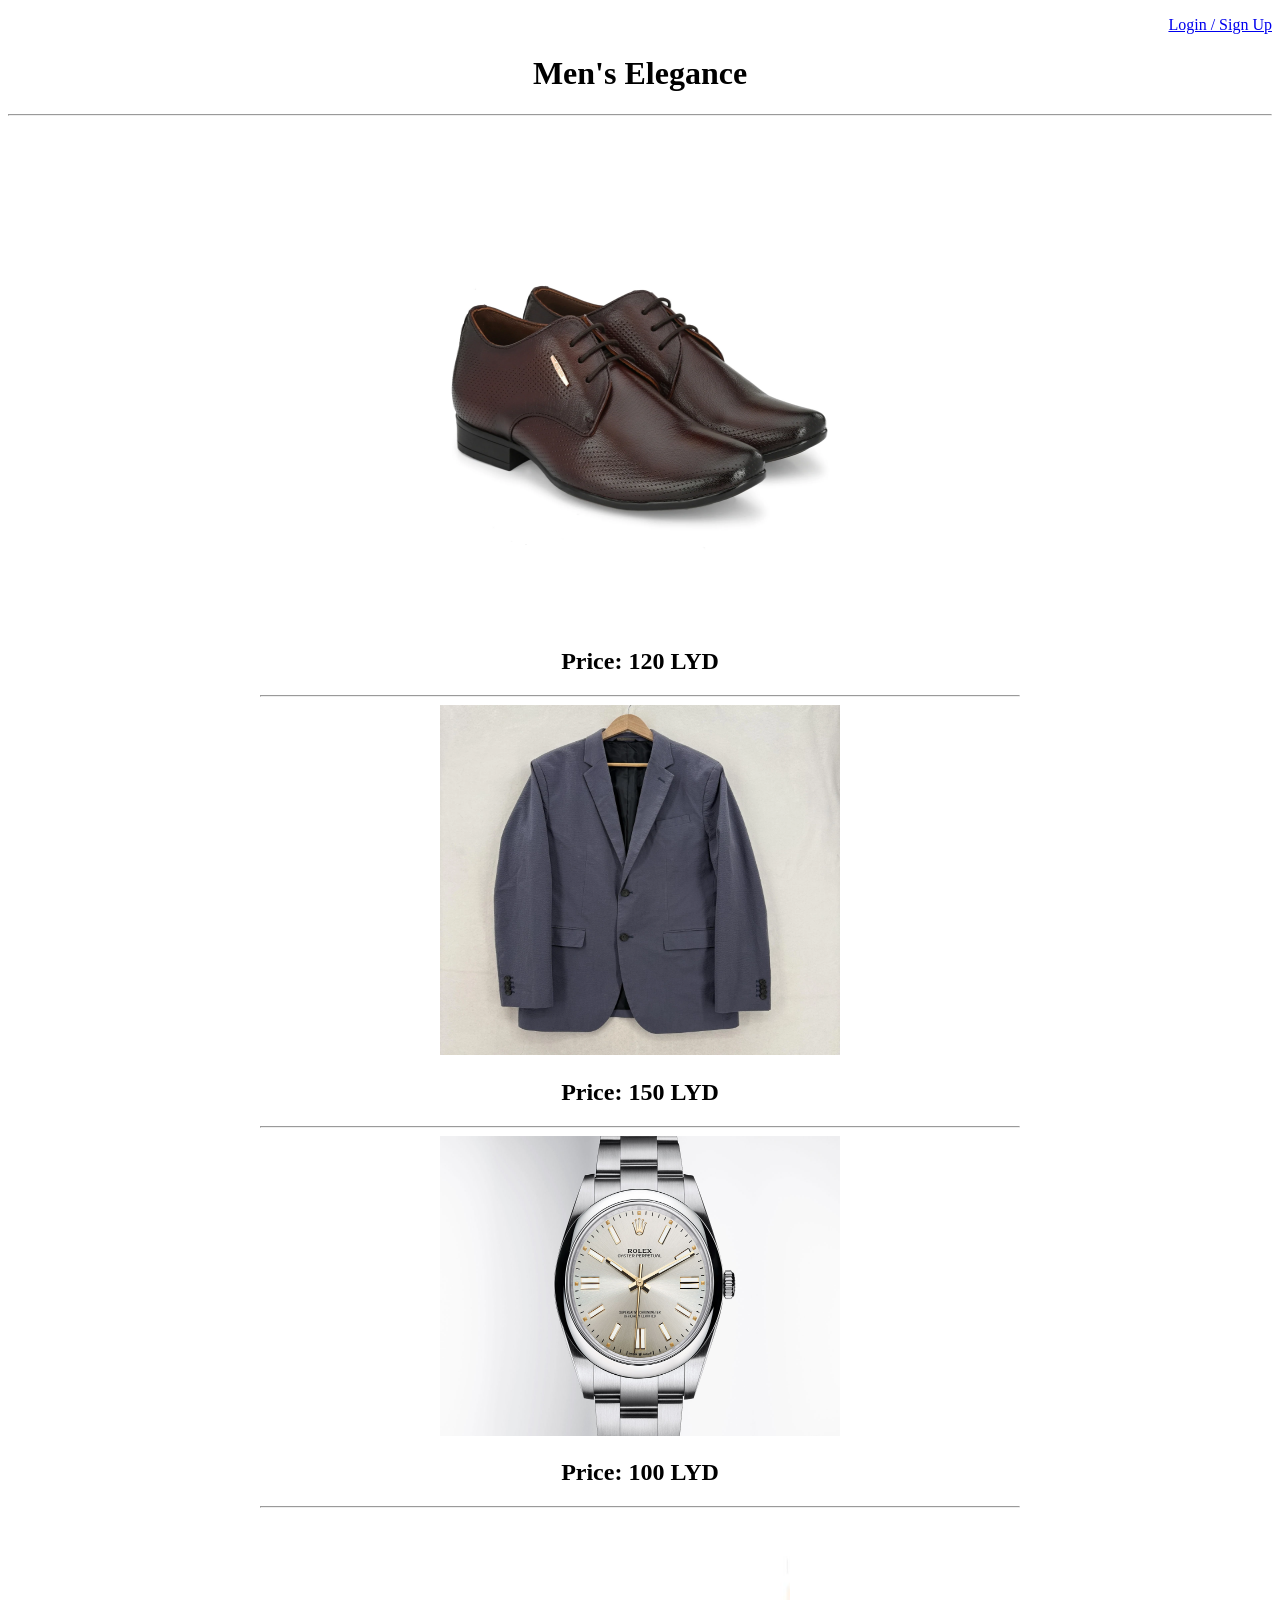
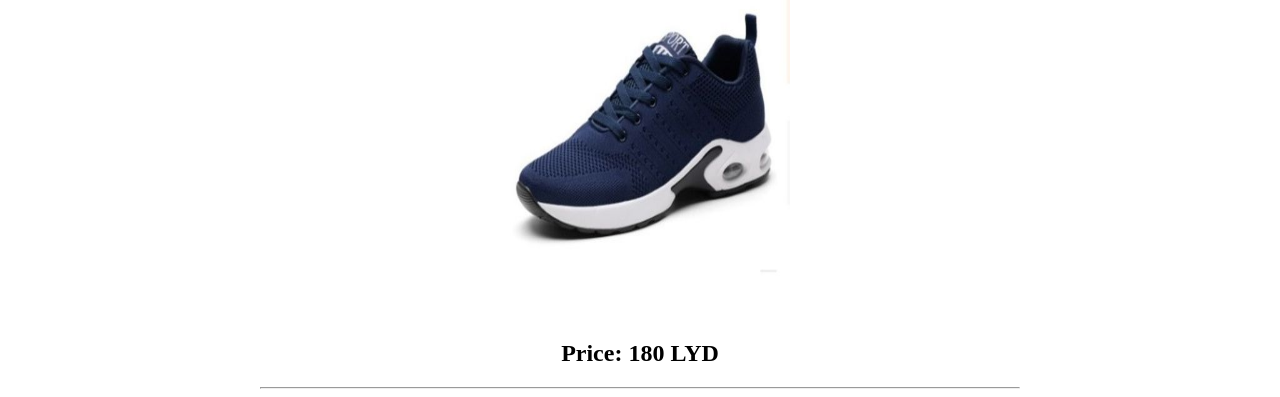
==== project/index.html @ affc9f8c "Add files via upload" ====
<!DOCTYPE html>
<html>
<head>
    <meta charset="UTF-8">
    <title>Men's Elegance</title>
</head>
<body>
    
    <p align="right">
        <a href="login.html">Login / Sign Up</a>
    </p>

    <h1 align="center">Men's Elegance</h1>
    <hr>


    <center>

        <div>
            <img src="PLG_4264copy.webp" width="400" height="500" alt="Clothing 1">
            <h2>Price: 120 LYD</h2>
        </div>
        <hr width="60%">

        <div>
            <img src="s-l1200.webp" width="400" height="350" alt="Clothing 2">
            <h2>Price: 150 LYD</h2>
        </div>
        <hr width="60%">

        <div>
            <img src="rolex-oyster-perpetual-41-silver-124300-1.jpg" width="400" height="300" alt="Clothing 3">
            <h2>Price: 100 LYD</h2>
        </div>
        <hr width="60%">

        <div>
            <img src="V0oHWpYlJeFRoYzfyBUJvKhl8Lw6dOa0c3ROHXjh.jpeg" width="300" height="400" alt="Clothing 4">
            <h2>Price: 180 LYD</h2>
        </div>
        <hr width="60%">



    </center>

</body>
</html>
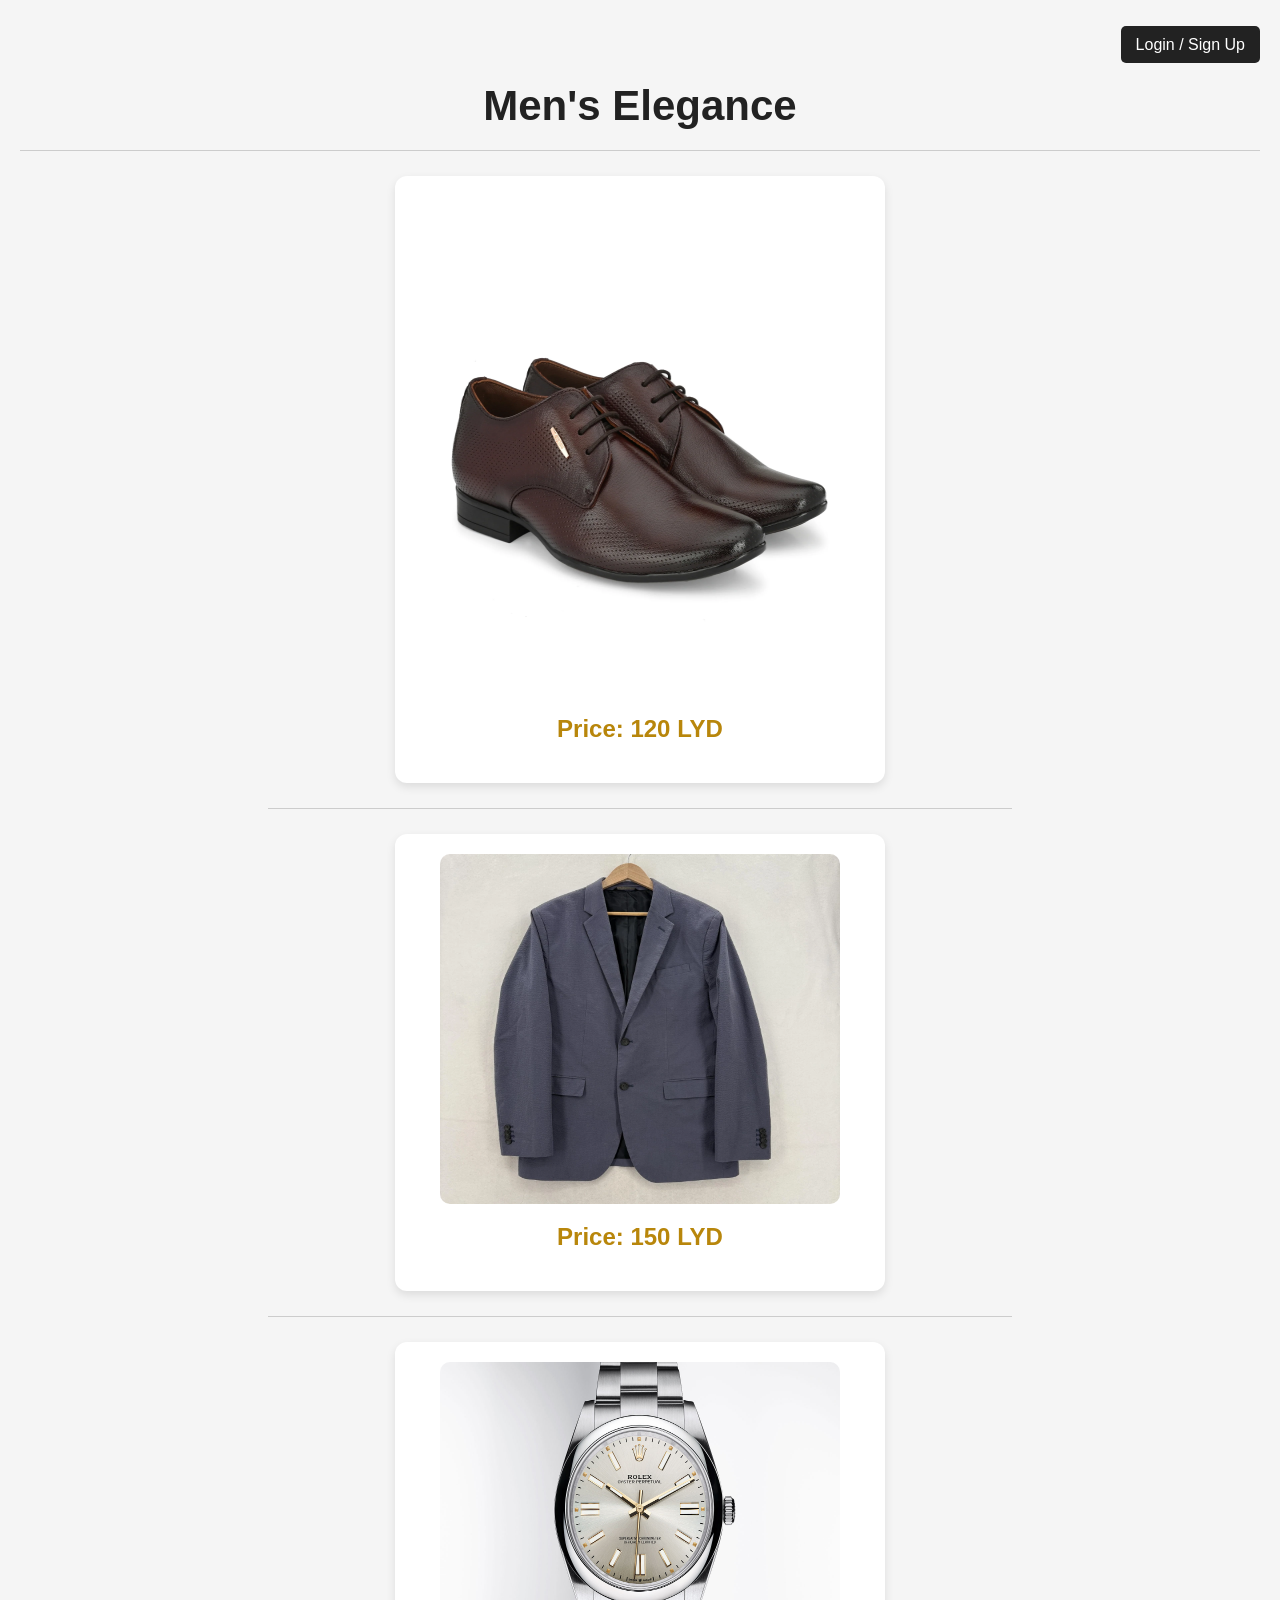
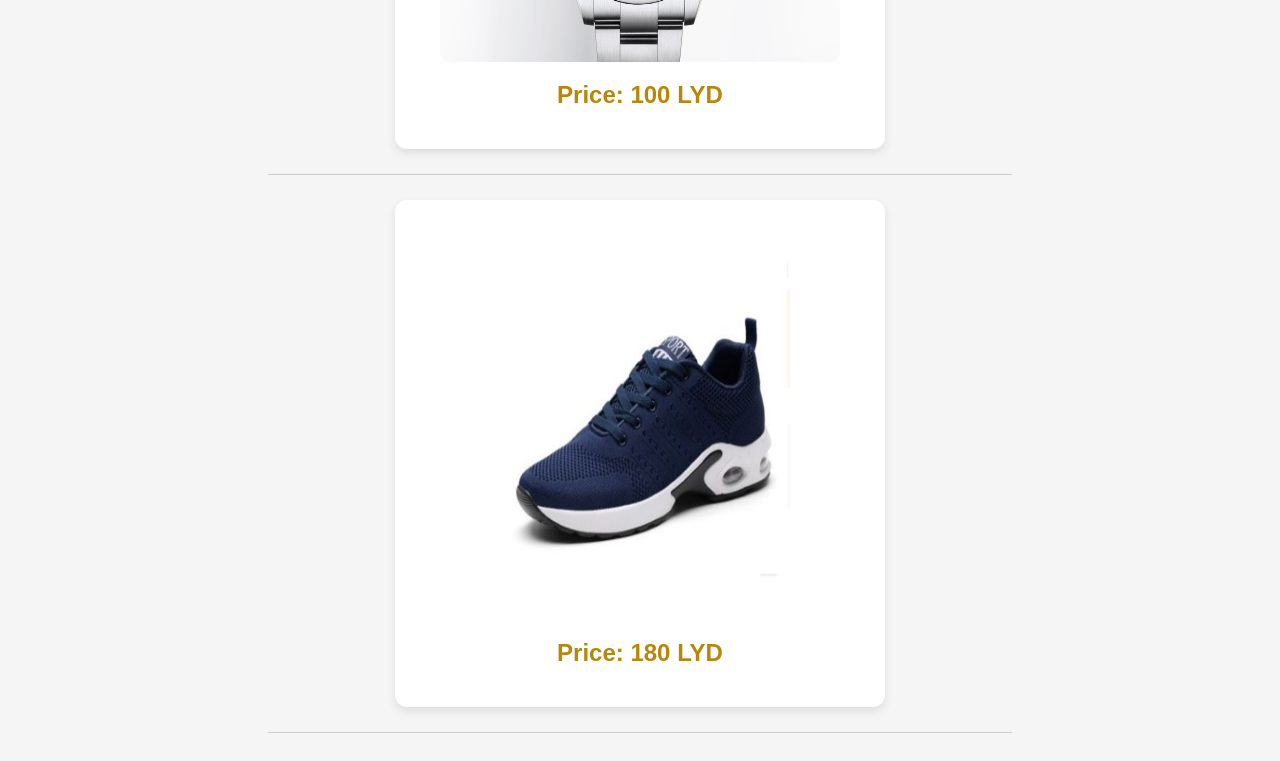
==== commit 5d69678e: "Add files via upload" ====
--- a/project/index.html
+++ b/project/index.html
@@ -2,6 +2,7 @@
 <html>
 <head>
     <meta charset="UTF-8">
+    <link rel="stylesheet" href="css/style.css">
     <title>Men's Elegance</title>
 </head>
 <body>
@@ -17,25 +18,25 @@
     <center>
 
         <div>
-            <img src="PLG_4264copy.webp" width="400" height="500" alt="Clothing 1">
+            <img src="images/PLG_4264copy.webp" width="400" height="500" alt="Clothing 1">
             <h2>Price: 120 LYD</h2>
         </div>
         <hr width="60%">
 
         <div>
-            <img src="s-l1200.webp" width="400" height="350" alt="Clothing 2">
+            <img src="images/s-l1200.webp" width="400" height="350" alt="Clothing 2">
             <h2>Price: 150 LYD</h2>
         </div>
         <hr width="60%">
 
         <div>
-            <img src="rolex-oyster-perpetual-41-silver-124300-1.jpg" width="400" height="300" alt="Clothing 3">
+            <img src="images/rolex-oyster-perpetual-41-silver-124300-1.jpg" width="400" height="300" alt="Clothing 3">
             <h2>Price: 100 LYD</h2>
         </div>
         <hr width="60%">
 
         <div>
-            <img src="V0oHWpYlJeFRoYzfyBUJvKhl8Lw6dOa0c3ROHXjh.jpeg" width="300" height="400" alt="Clothing 4">
+            <img src="images/V0oHWpYlJeFRoYzfyBUJvKhl8Lw6dOa0c3ROHXjh.jpeg" width="300" height="400" alt="Clothing 4">
             <h2>Price: 180 LYD</h2>
         </div>
         <hr width="60%">
--- a/project/css/style.css
+++ b/project/css/style.css
@@ -0,0 +1,80 @@
+body {
+    font-family: Arial, sans-serif;
+    background-color: #f5f5f5;
+    margin: 0;
+    padding: 20px;
+    color: #333;
+}
+
+
+p[align="right"] a {
+    text-decoration: none;
+    color: #fff;
+    background-color: #222;
+    padding: 10px 15px;
+    border-radius: 5px;
+    transition: 0.3s;
+}
+
+p[align="right"] a:hover {
+    background-color: #555;
+}
+
+/* عنوان الموقع */
+h1 {
+    text-align: center;
+    color: #222;
+    font-size: 42px;
+    margin-bottom: 20px;
+}
+
+/* المنتجات */
+center div {
+    background-color: white;
+    width: 450px;
+    margin: 25px auto;
+    padding: 20px;
+    border-radius: 12px;
+    box-shadow: 0 4px 10px rgba(0,0,0,0.1);
+    transition: transform 0.3s ease;
+}
+
+center div:hover {
+    transform: scale(1.03);
+}
+
+/* الصور */
+img {
+    max-width: 100%;
+    border-radius: 10px;
+}
+
+/* الأسعار */
+h2 {
+    color: #b8860b;
+    margin-top: 15px;
+    text-align: center;
+}
+
+/* الخطوط الفاصلة */
+hr {
+    border: none;
+    height: 1px;
+    background-color: #ccc;
+}
+
+/* للهواتف الصغيرة */
+@media screen and (max-width: 500px) {
+    center div {
+        width: 90%;
+        padding: 15px;
+    }
+
+    img {
+        height: auto;
+    }
+
+    h1 {
+        font-size: 32px;
+    }
+}
